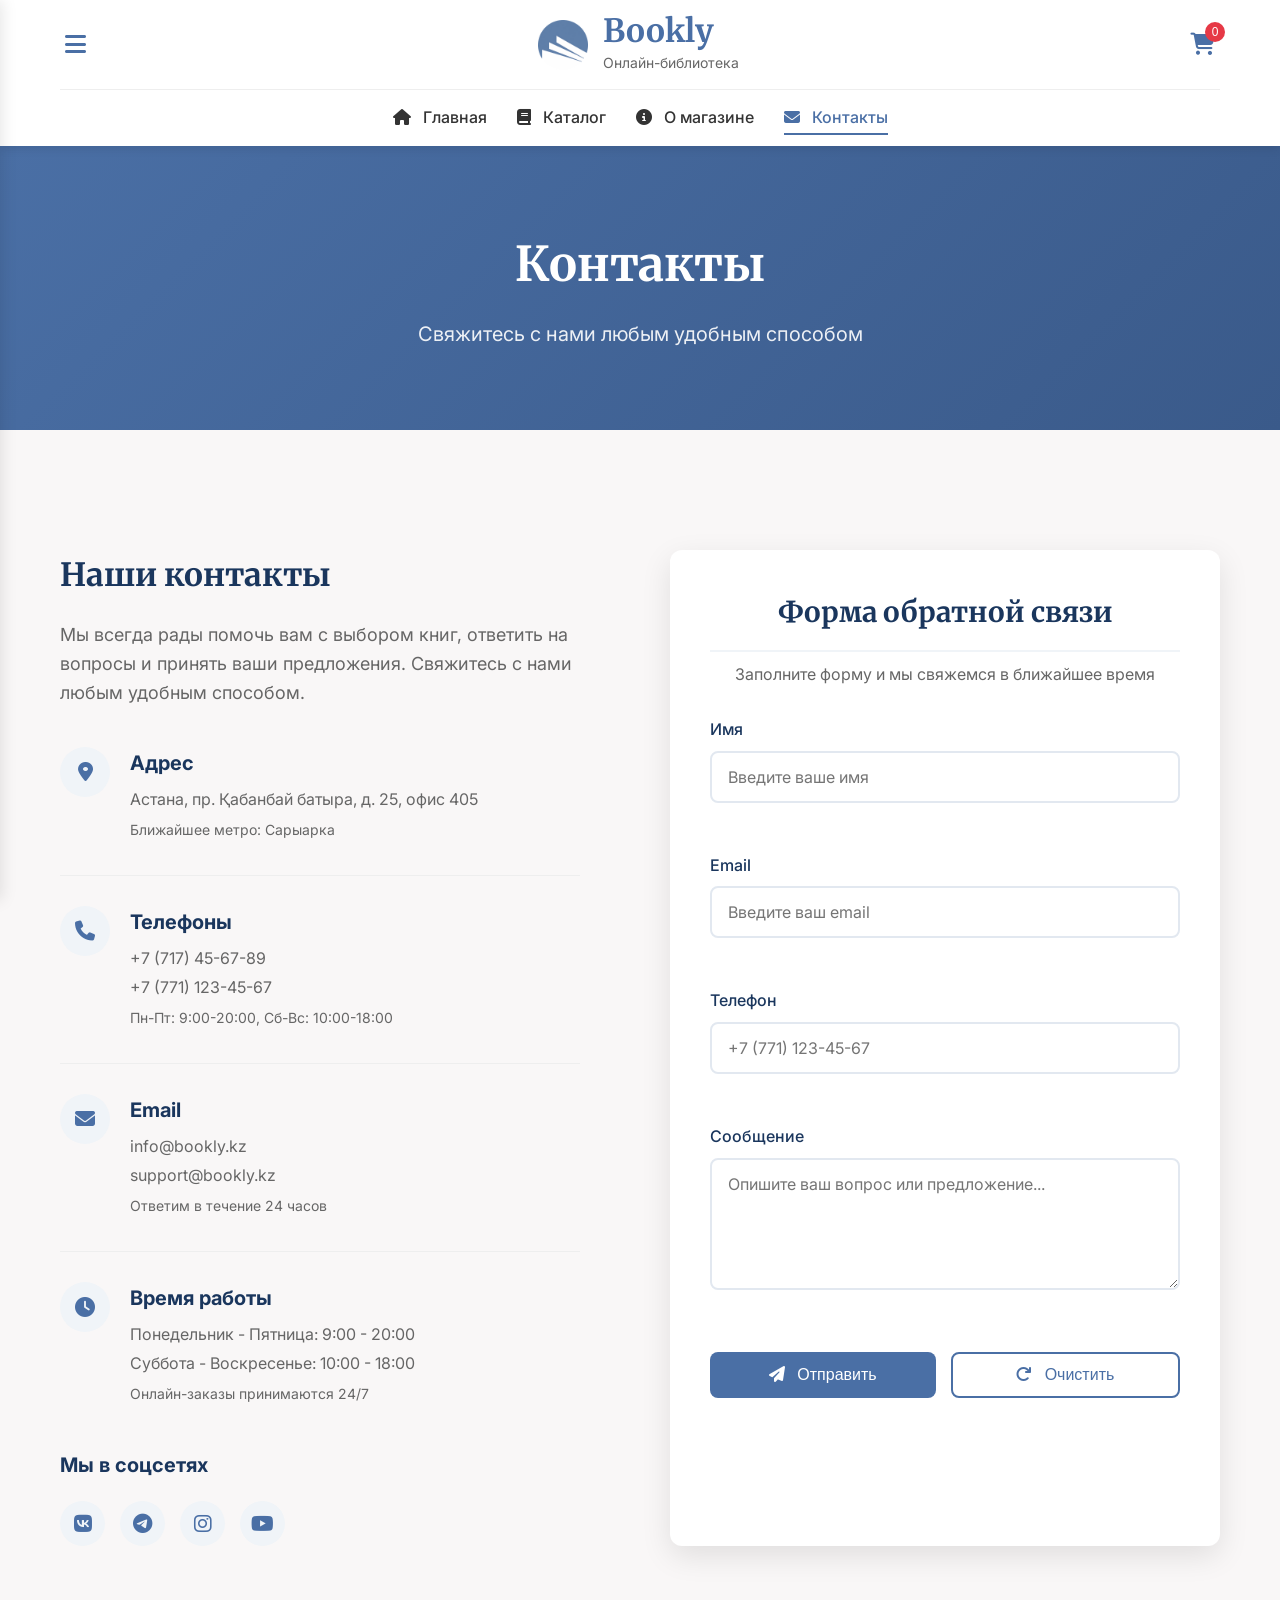
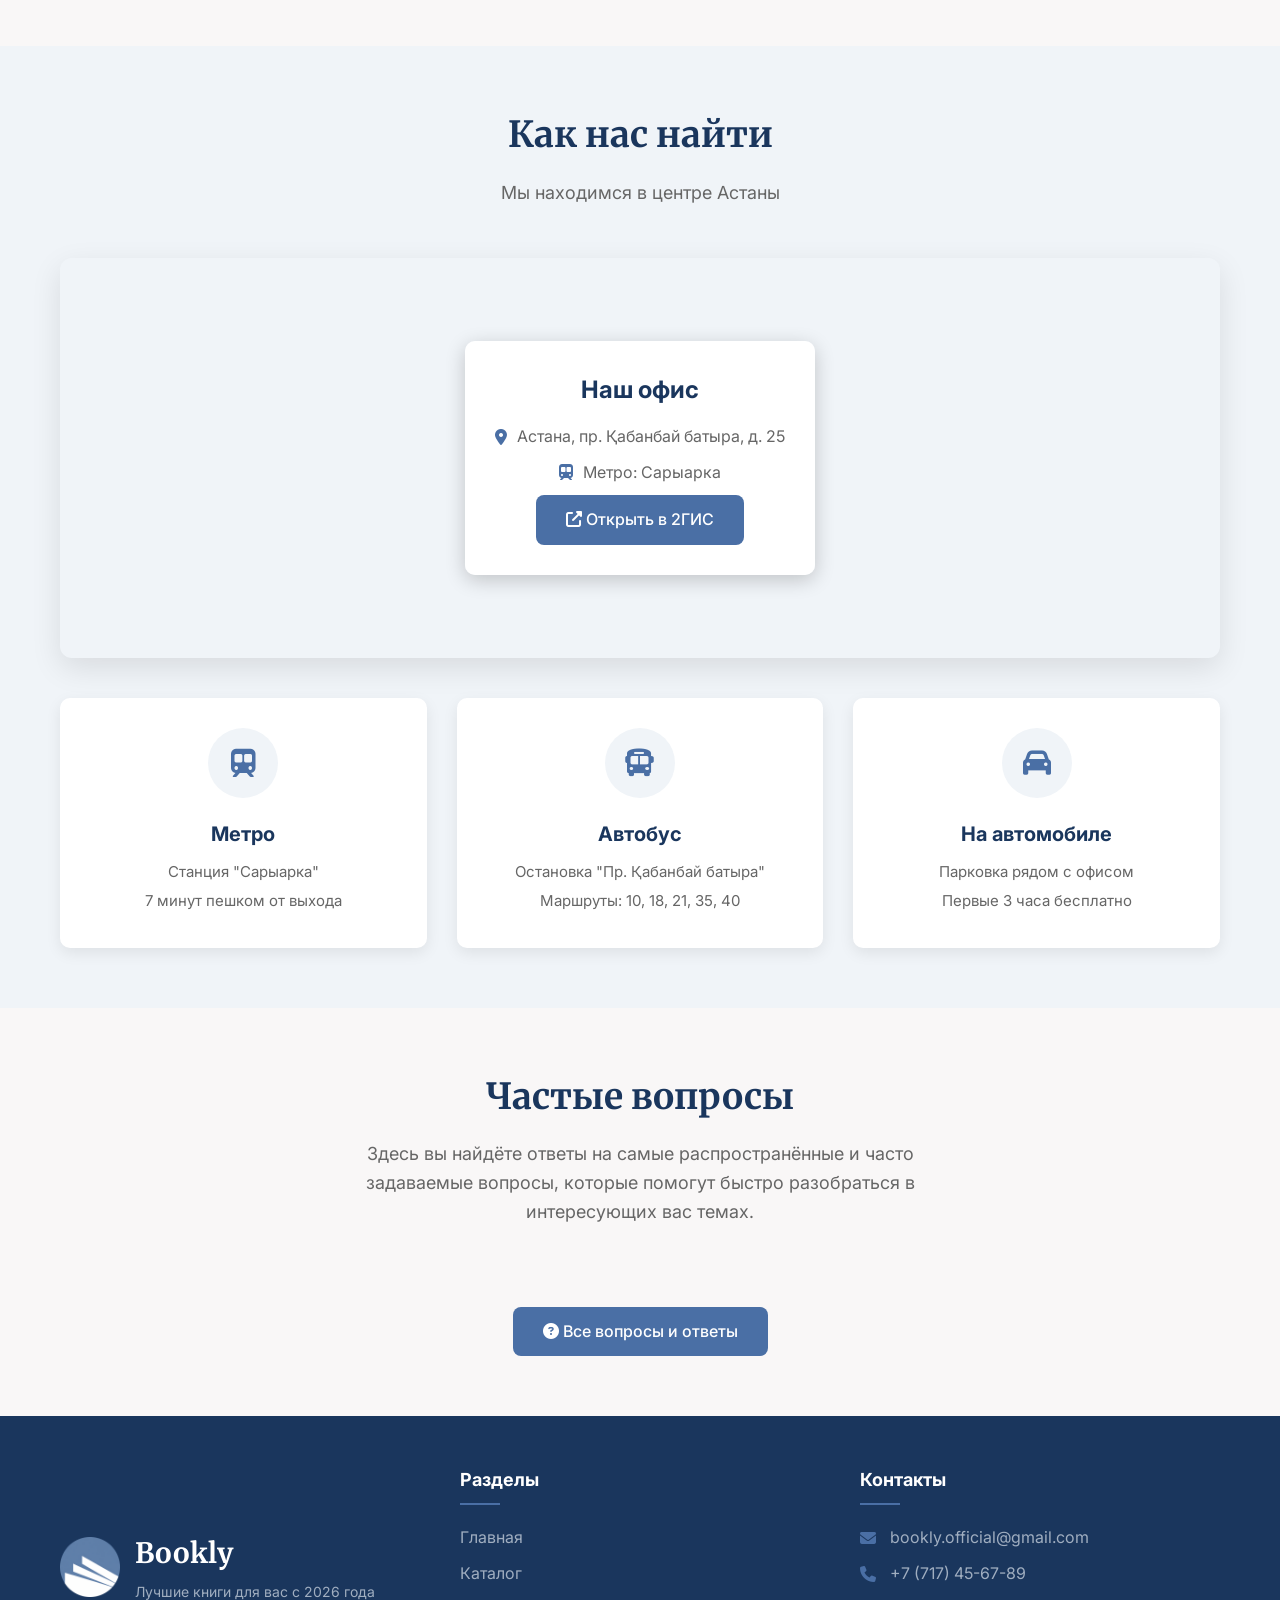
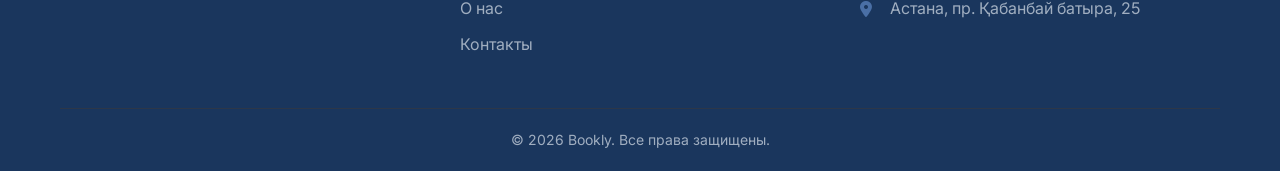
==== pages/contacts.html @ b6d8f78c "Add files via upload" ====
<!DOCTYPE html>
<html lang="ru">
<head>
    <meta charset="UTF-8">
    <meta name="viewport" content="width=device-width, initial-scale=1.0">
    <title>Bookly | Контакты</title>
    <link rel="icon" type="image/png" href="../images/Bookly.png">
    <link rel="stylesheet" href="../css/contacts.css">
    <link rel="stylesheet" href="https://cdnjs.cloudflare.com/ajax/libs/font-awesome/6.4.0/css/all.min.css">
    <link href="https://fonts.googleapis.com/css2?family=Inter:wght@300;400;500;600;700&family=Merriweather:wght@300;400;700&display=swap" rel="stylesheet">
</head>
<body>
    <div class="sidebar" id="sidebar">
        <button class="close-sidebar" id="closeSidebar">
            <i class="fas fa-times"></i>
        </button>
        <div class="sidebar-header">
            <h3>Разделы</h3>
        </div>
        <nav class="sidebar-nav">
            <a href="library.html"><i class="fas fa-tags"></i> Библиотеки</a>
            <a href="faq.html"><i class="fas fa-question-circle"></i> FAQ</a>
        </nav>
    </div>
    <div class="sidebar-overlay" id="sidebarOverlay"></div>

    <header class="header">
        <div class="container">
            <div class="header-top">
                <button class="menu-toggle" id="menuToggle">
                    <i class="fas fa-bars"></i>
                </button>
                <div class="logo">
                    <img src="../images/Bookly.png" alt="Bookly Logo" class="logo-img">
                    <div class="logo-text">
                        <h1>Bookly</h1>
                        <p>Онлайн-библиотека</p>
                    </div>
                </div>
                <div class="header-actions">
                    <button class="cart-btn" id="cartBtn">
                        <i class="fas fa-shopping-cart"></i>
                        <span class="cart-count" id="cartCount">0</span>
                    </button>
                </div>
            </div>
            
            <nav class="main-nav">
                <ul>
                    <li><a href="../index.html"><i class="fas fa-home"></i> Главная</a></li>
                    <li><a href="catalog.html"><i class="fas fa-book"></i> Каталог</a></li>
                    <li><a href="about.html"><i class="fas fa-info-circle"></i> О магазине</a></li>
                    <li><a href="contacts.html" class="active"><i class="fas fa-envelope"></i> Контакты</a></li>
                </ul>
            </nav>
        </div>
    </header>

    <main class="main-content">
        <section class="page-header">
            <div class="container">
                <h1 class="page-title">Контакты</h1>
                <p class="page-subtitle">Свяжитесь с нами любым удобным способом</p>
            </div>
        </section>

        <section class="section contact-section">
            <div class="container">
                <div class="contact-grid">
                    <div class="contact-info">
                        <h2 class="contact-title">Наши контакты</h2>
                        <p class="contact-description">
                            Мы всегда рады помочь вам с выбором книг, ответить на вопросы 
                            и принять ваши предложения. Свяжитесь с нами любым удобным способом.
                        </p>
                        
                        <div class="contact-details">
                            <div class="contact-item">
                                <div class="contact-icon">
                                    <i class="fas fa-map-marker-alt"></i>
                                </div>
                                <div class="contact-text">
                                    <h3>Адрес</h3>
                                    <p>Астана, пр. Қабанбай батыра, д. 25, офис 405</p>
                                    <p class="contact-hint">Ближайшее метро: Сарыарка</p>
                                </div>
                            </div>
                            
                            <div class="contact-item">
                                <div class="contact-icon">
                                    <i class="fas fa-phone"></i>
                                </div>
                                <div class="contact-text">
                                    <h3>Телефоны</h3>
                                    <p>+7 (717) 45-67-89</p>
                                    <p>+7 (771) 123-45-67</p>
                                    <p class="contact-hint">Пн-Пт: 9:00-20:00, Сб-Вс: 10:00-18:00</p>
                                </div>
                            </div>
                            
                            <div class="contact-item">
                                <div class="contact-icon">
                                    <i class="fas fa-envelope"></i>
                                </div>
                                <div class="contact-text">
                                    <h3>Email</h3>
                                    <p>info@bookly.kz</p>
                                    <p>support@bookly.kz</p>
                                    <p class="contact-hint">Ответим в течение 24 часов</p>
                                </div>
                            </div>
                            
                            <div class="contact-item">
                                <div class="contact-icon">
                                    <i class="fas fa-clock"></i>
                                </div>
                                <div class="contact-text">
                                    <h3>Время работы</h3>
                                    <p>Понедельник - Пятница: 9:00 - 20:00</p>
                                    <p>Суббота - Воскресенье: 10:00 - 18:00</p>
                                    <p class="contact-hint">Онлайн-заказы принимаются 24/7</p>
                                </div>
                            </div>
                        </div>
                        
                        <div class="social-links">
                            <h3>Мы в соцсетях</h3>
                            <div class="social-icons">
                                <a href="https://vk.com/bookly_kz" class="social-icon" title="VK" target="_blank">
                                    <i class="fab fa-vk"></i>
                                </a>
                                <a href="https://t.me/bookly_kz" class="social-icon" title="Telegram" target="_blank">
                                    <i class="fab fa-telegram"></i>
                                </a>
                                <a href="https://instagram.com/bookly_kz" class="social-icon" title="Instagram" target="_blank">
                                    <i class="fab fa-instagram"></i>
                                </a>
                                <a href="https://youtube.com/@bookly_kz" class="social-icon" title="YouTube" target="_blank">
                                    <i class="fab fa-youtube"></i>
                                </a>
                            </div>
                        </div>
                    </div>
                    
                    <div class="contact-form-wrapper">
                        <div class="form-header">
                            <h2 class="form-title">Форма обратной связи</h2>
                            <p class="form-subtitle">Заполните форму и мы свяжемся в ближайшее время</p>
                        </div>
                        
                        <form id="contactForm" class="contact-form">
                            <div class="form-group">
                                <label for="name">Имя</label>
                                <input type="text" id="name" name="name" required 
                                       placeholder="Введите ваше имя">
                                <div class="error-message" id="nameError"></div>
                            </div>
                            
                            <div class="form-group">
                                <label for="email">Email</label>
                                <input type="email" id="email" name="email" required 
                                       placeholder="Введите ваш email">
                                <div class="error-message" id="emailError"></div>
                            </div>
                            
                            <div class="form-group">
                                <label for="phone">Телефон</label>
                                <input type="tel" id="phone" name="phone" 
                                       placeholder="+7 (771) 123-45-67">
                                <div class="error-message" id="phoneError"></div>
                            </div>
                            
                            <div class="form-group">
                                <label for="message">Сообщение</label>
                                <textarea id="message" name="message" rows="5" required 
                                          placeholder="Опишите ваш вопрос или предложение..."></textarea>
                                <div class="error-message" id="messageError"></div>
                            </div>
                            
                            <div class="form-actions">
                                <button type="submit" class="btn btn-primary btn-submit">
                                    <i class="fas fa-paper-plane"></i> Отправить
                                </button>
                                <button type="reset" class="btn btn-secondary btn-reset">
                                    <i class="fas fa-redo"></i> Очистить
                                </button>
                            </div>
                        </form>
                        
                        <div class="success-message" id="successMessage" style="display: none;">
                            <div class="success-icon">
                                <i class="fas fa-check-circle"></i>
                            </div>
                            <h3>Сообщение отправлено!</h3>
                            <p>Спасибо за ваше обращение. Мы свяжемся с вами в ближайшее время.</p>
                            <button class="btn btn-secondary" id="sendAnother">
                                Отправить еще одно сообщение
                            </button>
                        </div>
                    </div>
                </div>
            </div>
        </section>

        <section class="section map-section">
            <div class="container">
                <div class="section-header">
                    <h2 class="section-title">Как нас найти</h2>
                    <p class="section-subtitle">Мы находимся в центре Астаны</p>
                </div>
                
                <div class="map-wrapper">
                    <div class="map-placeholder bg-map" id="mapPlaceholder">
                        <div class="map-overlay">
                            <div class="map-info">
                                <h3>Наш офис</h3>
                                <p><i class="fas fa-map-marker-alt"></i> Астана, пр. Қабанбай батыра, д. 25</p>
                                <p><i class="fas fa-subway"></i> Метро: Сарыарка</p>
                                <a href="https://go.2gis.com/14G79" class="btn btn-primary" id="openMap" target="_blank">
                                    <i class="fas fa-external-link-alt" style="color: white;"></i> Открыть в 2ГИС
                                </a>
                            </div>
                        </div>
                    </div>
                </div>
                
                <div class="transport-info">
                    <div class="transport-grid">
                        <div class="transport-card">
                            <div class="transport-icon">
                                <i class="fas fa-subway"></i>
                            </div>
                            <h3>Метро</h3>
                            <p>Станция "Сарыарка"</p>
                            <p>7 минут пешком от выхода</p>
                        </div>
                        
                        <div class="transport-card">
                            <div class="transport-icon">
                                <i class="fas fa-bus"></i>
                            </div>
                            <h3>Автобус</h3>
                            <p>Остановка "Пр. Қабанбай батыра"</p>
                            <p>Маршруты: 10, 18, 21, 35, 40</p>
                        </div>
                        
                        <div class="transport-card">
                            <div class="transport-icon">
                                <i class="fas fa-car"></i>
                            </div>
                            <h3>На автомобиле</h3>
                            <p>Парковка рядом с офисом</p>
                            <p>Первые 3 часа бесплатно</p>
                        </div>
                    </div>
                </div>
            </div>
        </section>

        <section class="section faq-preview">
            <div class="container">
                <div class="section-header">
                    <h2 class="section-title">Частые вопросы</h2>
                    <p class="section-subtitle">Здесь вы найдёте ответы на самые распространённые и часто задаваемые вопросы, которые помогут быстро разобраться в интересующих вас темах.</p>
                </div>
                <div class="faq-grid" id="faqGrid">
                </div>                
                <div class="text-center">
                    <a href="faq.html" class="btn btn-primary">
                        <i class="fas fa-question-circle"></i> Все вопросы и ответы
                    </a>
                </div>
            </div>
        </section>
    </main>

    <footer class="footer">
        <div class="container">
            <div class="footer-content">
                <div class="footer-logo">
                    <img src="../images/Bookly.png" alt="Bookly Logo" class="footer-logo-img">
                    <div class="footer-logo-text">
                        <h3>Bookly</h3>
                        <p>Лучшие книги для вас с 2026 года</p>
                    </div>
                </div>
                <div class="footer-links">
                    <h4>Разделы</h4>
                    <ul>
                        <li><a href="../index.html">Главная</a></li>
                        <li><a href="catalog.html">Каталог</a></li>
                        <li><a href="about.html">О нас</a></li>
                        <li><a href="contacts.html">Контакты</a></li>
                    </ul>
                </div>
                <div class="footer-contact">
                    <h4>Контакты</h4>
                    <p><i class="fas fa-envelope"></i> bookly.official@gmail.com</p>
                    <p><i class="fas fa-phone"></i> +7 (717) 45-67-89</p>
                    <p><i class="fas fa-map-marker-alt"></i> Астана, пр. Қабанбай батыра, 25</p>
                </div>
            </div>
            <div class="footer-bottom">
                <p>&copy; 2026 Bookly. Все права защищены.</p>
            </div>
        </div>
    </footer>

    <script src="../js/index.js"></script>
    <script src="../js/sidebar.js"></script>
    <script src="../js/contacts.js"></script>
</body>
</html>
---- css/contacts.css ----
* {
    margin: 0;
    padding: 0;
    box-sizing: border-box;
}

body {
    font-family: 'Inter', sans-serif;
    line-height: 1.6;
    color: #333;
    background-color: #f9f7f7;
}

.container {
    max-width: 1200px;
    margin: 0 auto;
    padding: 0 20px;
}

.btn {
    display: inline-block;
    padding: 12px 30px;
    border-radius: 8px;
    text-decoration: none;
    font-weight: 500;
    font-size: 16px;
    cursor: pointer;
    transition: all 0.3s ease;
    border: none;
    text-align: center;
}

.btn-primary {
    background-color: #4a6fa5;
    color: white;
}

.btn-primary:hover {
    background-color: #3a5a8a;
    transform: translateY(-2px);
    box-shadow: 0 5px 15px rgba(74, 111, 165, 0.3);
}

.btn-secondary {
    background-color: transparent;
    color: #4a6fa5;
    border: 2px solid #4a6fa5;
}

.btn-secondary:hover {
    background-color: #4a6fa5;
    color: white;
}

.text-center {
    text-align: center;
    margin-top: 30px;
}

.sidebar {
    position: fixed;
    top: 0;
    left: -300px;
    width: 300px;
    height: 100%;
    background-color: white;
    z-index: 1000;
    box-shadow: 2px 0 15px rgba(0, 0, 0, 0.1);
    transition: left 0.3s ease;
    padding: 20px;
}

.sidebar.open {
    left: 0;
}

.close-sidebar {
    position: absolute;
    top: 20px;
    right: 20px;
    background: none;
    border: none;
    font-size: 24px;
    color: #666;
    cursor: pointer;
}

.sidebar-header {
    margin-bottom: 30px;
    padding-bottom: 15px;
    border-bottom: 1px solid #eee;
}

.sidebar-header h3 {
    color: #4a6fa5;
    font-weight: 600;
}

.sidebar-nav {
    display: flex;
    flex-direction: column;
    gap: 15px;
}

.sidebar-nav a {
    display: flex;
    align-items: center;
    padding: 12px 15px;
    text-decoration: none;
    color: #333;
    border-radius: 8px;
    transition: all 0.3s ease;
}

.sidebar-nav a i {
    margin-right: 10px;
    color: #4a6fa5;
    width: 20px;
    text-align: center;
}

.sidebar-nav a:hover {
    background-color: #f0f4f8;
    color: #4a6fa5;
}

.sidebar-overlay {
    position: fixed;
    top: 0;
    left: 0;
    width: 100%;
    height: 100%;
    background-color: rgba(0, 0, 0, 0.5);
    z-index: 999;
    display: none;
}

.header {
    background-color: white;
    box-shadow: 0 2px 10px rgba(0, 0, 0, 0.1);
    position: sticky;
    top: 0;
    z-index: 100;
}

.header-top {
    display: flex;
    justify-content: space-between;
    align-items: center;
    padding: 15px 0;
}

.menu-toggle {
    background: none;
    border: none;
    font-size: 24px;
    color: #4a6fa5;
    cursor: pointer;
    padding: 5px;
}

.logo {
    display: flex;
    align-items: center;
    gap: 15px;
    text-decoration: none;
}

.logo-img {
    height: 50px;
    width: auto;
}

.logo-text h1 {
    font-family: 'Merriweather', serif;
    color: #4a6fa5;
    font-size: 32px;
    margin-bottom: 5px;
    line-height: 1;
}

.logo-text p {
    color: #666;
    font-size: 14px;
}

.header-actions {
    display: flex;
    align-items: center;
}

.cart-btn {
    position: relative;
    background: none;
    border: none;
    font-size: 22px;
    color: #4a6fa5;
    cursor: pointer;
    padding: 5px;
}

.cart-count {
    position: absolute;
    top: -5px;
    right: -5px;
    background-color: #e63946;
    color: white;
    border-radius: 50%;
    width: 20px;
    height: 20px;
    font-size: 12px;
    display: flex;
    justify-content: center;
    align-items: center;
}

.main-nav {
    border-top: 1px solid #eee;
    padding: 15px 0;
}

.main-nav ul {
    display: flex;
    justify-content: center;
    list-style: none;
    gap: 30px;
}

.main-nav a {
    text-decoration: none;
    color: #333;
    font-weight: 500;
    padding: 8px 0;
    position: relative;
    transition: color 0.3s ease;
}

.main-nav a i {
    margin-right: 8px;
}

.main-nav a.active {
    color: #4a6fa5;
}

.main-nav a.active::after {
    content: '';
    position: absolute;
    bottom: 0;
    left: 0;
    width: 100%;
    height: 2px;
    background-color: #4a6fa5;
}

.main-nav a:hover {
    color: #4a6fa5;
}

.page-header {
    background: linear-gradient(135deg, #4a6fa5 0%, #3a5a8a 100%);
    color: white;
    padding: 80px 0;
    text-align: center;
    margin-bottom: 60px;
}

.page-title {
    font-family: 'Merriweather', serif;
    font-size: 48px;
    margin-bottom: 15px;
}

.page-subtitle {
    font-size: 20px;
    opacity: 0.9;
}

.section {
    padding: 60px 0;
}

.section-header {
    text-align: center;
    margin-bottom: 50px;
}

.section-title {
    font-family: 'Merriweather', serif;
    font-size: 36px;
    color: #1a365d;
    margin-bottom: 15px;
}

.section-subtitle {
    font-size: 18px;
    color: #666;
    max-width: 600px;
    margin: 0 auto;
}

.contact-grid {
    display: grid;
    grid-template-columns: 1fr 1fr;
    gap: 60px;
    margin-bottom: 40px;
}

.contact-info {
    padding-right: 30px;
}

.contact-title {
    font-family: 'Merriweather', serif;
    font-size: 32px;
    color: #1a365d;
    margin-bottom: 20px;
}

.contact-description {
    font-size: 18px;
    color: #666;
    line-height: 1.6;
    margin-bottom: 40px;
}

.contact-details {
    margin-bottom: 40px;
}

.contact-item {
    display: flex;
    align-items: flex-start;
    gap: 20px;
    margin-bottom: 30px;
    padding-bottom: 30px;
    border-bottom: 1px solid #eee;
}

.contact-item:last-child {
    border-bottom: none;
    margin-bottom: 0;
    padding-bottom: 0;
}

.contact-icon {
    width: 50px;
    height: 50px;
    background-color: #f0f4f8;
    color: #4a6fa5;
    border-radius: 50%;
    display: flex;
    justify-content: center;
    align-items: center;
    font-size: 20px;
    flex-shrink: 0;
}

.contact-text h3 {
    font-size: 20px;
    color: #1a365d;
    margin-bottom: 8px;
}

.contact-text p {
    color: #666;
    margin-bottom: 5px;
    line-height: 1.5;
}

.contact-hint {
    font-size: 14px;
    color: #888;
    margin-top: 8px;
}

.social-links h3 {
    font-size: 20px;
    color: #1a365d;
    margin-bottom: 20px;
}

.social-icons {
    display: flex;
    gap: 15px;
}

.social-icon {
    width: 45px;
    height: 45px;
    background-color: #f0f4f8;
    color: #4a6fa5;
    border-radius: 50%;
    display: flex;
    justify-content: center;
    align-items: center;
    font-size: 20px;
    text-decoration: none;
    transition: all 0.3s ease;
}

.social-icon:hover {
    background-color: #4a6fa5;
    color: white;
    transform: translateY(-3px);
}

.contact-form-wrapper {
    background-color: white;
    padding: 40px;
    border-radius: 12px;
    box-shadow: 0 10px 30px rgba(0, 0, 0, 0.1);
}

.form-header {
    margin-bottom: 30px;
    text-align: center; 
}

.form-title {
    font-family: 'Merriweather', serif;
    font-size: 28px; 
    color: #1a365d;
    margin-bottom: 10px;
    padding-bottom: 15px;
    border-bottom: 2px solid #f0f4f8;
}

.form-subtitle {
    color: #666;
    font-size: 16px;
}

.contact-form {
    margin-bottom: 20px;
}

.form-group {
    margin-bottom: 25px;
}

.form-group label {
    display: block;
    margin-bottom: 8px;
    font-weight: 500;
    color: #1a365d;
}

.form-group input,
.form-group textarea,
.form-group select {
    width: 100%;
    padding: 14px 16px;
    border: 2px solid #e2e8f0;
    border-radius: 8px;
    font-size: 16px;
    font-family: 'Inter', sans-serif;
    transition: border-color 0.3s ease;
    background-color: white;
}

.form-group input:focus,
.form-group textarea:focus,
.form-group select:focus {
    outline: none;
    border-color: #4a6fa5;
}

.form-group textarea {
    resize: vertical;
    min-height: 120px;
}

.error-message {
    color: #e63946;
    font-size: 14px;
    margin-top: 5px;
    min-height: 20px;
}

.form-actions {
    display: flex;
    gap: 15px;
    margin-top: 30px;
}

.btn-submit,
.btn-reset {
    flex: 1;
}

.btn-submit i,
.btn-reset i {
    margin-right: 8px;
}

.form-hint {
    margin-top: 20px;
    font-size: 14px;
    color: #888;
    text-align: center;
}

.success-message {
    text-align: center;
    padding: 40px 20px;
    display: none;
}

.success-icon {
    width: 80px;
    height: 80px;
    background-color: #2a9d8f;
    color: white;
    border-radius: 50%;
    display: flex;
    justify-content: center;
    align-items: center;
    margin: 0 auto 20px;
    font-size: 36px;
}

.success-message h3 {
    font-size: 24px;
    color: #1a365d;
    margin-bottom: 15px;
}

.success-message p {
    color: #666;
    margin-bottom: 25px;
    font-size: 16px;
}

.map-section {
    background-color: #f0f4f8;
}

.map-wrapper {
    margin-bottom: 40px;
    border-radius: 12px;
    overflow: hidden;
    box-shadow: 0 10px 30px rgba(0, 0, 0, 0.1);
}

.map-placeholder {
    height: 400px;
    background: linear-gradient(135deg, #d9e4f2 0%, #b5c8e0 100%);
    position: relative;
    display: flex;
    justify-content: center;
    align-items: center;
}

.map-overlay {
    background-color: rgba(255, 255, 255, 0.95);
    padding: 30px;
    border-radius: 10px;
    text-align: center;
    max-width: 400px;
    box-shadow: 0 5px 20px rgba(0, 0, 0, 0.1);
}

.map-info h3 {
    font-size: 24px;
    color: #1a365d;
    margin-bottom: 15px;
}

.map-info p {
    color: #666;
    margin-bottom: 10px;
    display: flex;
    align-items: center;
    justify-content: center;
    gap: 10px;
}

.map-info i {
    color: #4a6fa5;
}

.bg-map {
    background-image: url('https://images.unsplash.com/photo-1589998059171-988d887df646?ixlib=rb-4.0.3&auto=format&fit=crop&w=1200&q=80');
    background-size: cover;
    background-position: center;
    background-repeat: no-repeat;
}

.map-overlay {
    background-color: rgba(255, 255, 255, 0.95);
    padding: 30px;
    border-radius: 10px;
    text-align: center;
    max-width: 400px;
    box-shadow: 0 5px 20px rgba(0, 0, 0, 0.2);
    backdrop-filter: blur(5px);
}

.transport-grid {
    display: grid;
    grid-template-columns: repeat(auto-fit, minmax(250px, 1fr));
    gap: 30px;
}

.transport-card {
    background-color: white;
    padding: 30px;
    border-radius: 10px;
    text-align: center;
    box-shadow: 0 5px 15px rgba(0, 0, 0, 0.08);
    transition: transform 0.3s ease;
}

.transport-card:hover {
    transform: translateY(-5px);
}

.transport-icon {
    width: 70px;
    height: 70px;
    background-color: #f0f4f8;
    color: #4a6fa5;
    border-radius: 50%;
    display: flex;
    justify-content: center;
    align-items: center;
    margin: 0 auto 20px;
    font-size: 28px;
}

.transport-card h3 {
    font-size: 20px;
    color: #1a365d;
    margin-bottom: 10px;
}

.transport-card p {
    color: #666;
    margin-bottom: 5px;
    font-size: 15px;
}

.faq-grid {
    display: grid;
    grid-template-columns: repeat(auto-fit, minmax(350px, 1fr));
    gap: 20px;
    margin-bottom: 20px;
}

.faq-item {
    background-color: white;
    border-radius: 10px;
    overflow: hidden;
    box-shadow: 0 5px 15px rgba(0, 0, 0, 0.08);
}

.faq-question {
    padding: 20px;
    background-color: #f0f4f8;
    cursor: pointer;
    display: flex;
    justify-content: space-between;
    align-items: center;
    transition: background-color 0.3s ease;
}

.faq-question:hover {
    background-color: #e2e8f0;
}

.faq-question h3 {
    font-size: 18px;
    color: #1a365d;
    margin: 0;
}

.faq-icon {
    color: #4a6fa5;
    font-size: 18px;
    transition: transform 0.3s ease;
}

.faq-item.active .faq-icon {
    transform: rotate(45deg);
}

.faq-answer {
    padding: 0 20px;
    max-height: 0;
    overflow: hidden;
    transition: all 0.3s ease;
}

.faq-item.active .faq-answer {
    padding: 20px;
    max-height: 500px;
}

.faq-answer p {
    color: #666;
    line-height: 1.6;
    margin: 0;
}

.footer {
    background-color: #1a365d;
    color: white;
    padding: 50px 0 20px;
}

.footer-content {
    display: grid;
    grid-template-columns: repeat(auto-fit, minmax(250px, 1fr));
    gap: 40px;
    margin-bottom: 40px;
}

.footer-logo {
    display: flex;
    align-items: center;
    gap: 15px;
}

.footer-logo-img {
    height: 60px;
    width: auto;
}

.footer-logo-text h3 {
    font-family: 'Merriweather', serif;
    font-size: 28px;
    margin-bottom: 5px;
    color: white;
}

.footer-logo-text p {
    color: #a0aec0;
    font-size: 14px;
}

.footer-links h4, .footer-contact h4 {
    font-size: 18px;
    margin-bottom: 20px;
    position: relative;
    padding-bottom: 10px;
}

.footer-links h4::after, .footer-contact h4::after {
    content: '';
    position: absolute;
    bottom: 0;
    left: 0;
    width: 40px;
    height: 2px;
    background-color: #4a6fa5;
}

.footer-links ul {
    list-style: none;
}

.footer-links li {
    margin-bottom: 10px;
}

.footer-links a {
    color: #a0aec0;
    text-decoration: none;
    transition: color 0.3s ease;
}

.footer-links a:hover {
    color: white;
}

.footer-contact p {
    display: flex;
    align-items: center;
    margin-bottom: 10px;
    color: #a0aec0;
}

.footer-contact i {
    margin-right: 10px;
    color: #4a6fa5;
    width: 20px;
}

.footer-bottom {
    text-align: center;
    padding-top: 20px;
    border-top: 1px solid #2d3748;
    color: #a0aec0;
    font-size: 14px;
}

@media (max-width: 768px) {
    .header-top {
        padding: 8px 0;
    }
    
    .menu-toggle {
        font-size: 20px;
        padding: 4px;
        margin-right: 8px;
    }
    
    .logo {
        gap: 8px;
    }
    
    .logo-img {
        height: 36px;
        width: 36px;
    }
    
    .logo-text h1 {
        font-size: 20px;
        margin-bottom: 2px;
    }
    
    .logo-text p {
        font-size: 11px;
        display: none;
    }
    
    .cart-btn {
        font-size: 18px;
        padding: 3px;
        margin-left: 8px;
    }
    
    .cart-count {
        width: 16px;
        height: 16px;
        font-size: 10px;
        top: -4px;
        right: -4px;
    }
    
    .main-nav {
        padding: 8px 0;
    }
    
    .main-nav ul {
        gap: 8px;
        padding: 0 5px;
    }
    
    .main-nav li {
        flex: 1;
        text-align: center;
    }
    
    .main-nav a {
        font-size: 12px;
        padding: 6px 4px;
        display: block;
        white-space: nowrap;
        overflow: hidden;
        text-overflow: ellipsis;
    }
    
    .main-nav a i {
        margin-right: 4px;
        font-size: 11px;
        display: block;
        margin: 0 auto 2px;
    }
    
    .main-nav a span {
        display: none;
    }
    
    .main-nav a.active::after {
        bottom: -2px;
        height: 1px;
    }
    
    .page-header {
        padding: 30px 0;
        margin-bottom: 30px;
    }
    
    .page-title {
        font-size: 28px;
        margin-bottom: 10px;
        padding: 0 10px;
    }
    
    .page-subtitle {
        font-size: 16px;
        padding: 0 15px;
    }
    
    .section {
        padding: 30px 0;
    }
    
    .section-header {
        margin-bottom: 30px;
        padding: 0 10px;
    }
    
    .section-title {
        font-size: 22px;
        margin-bottom: 10px;
    }
    
    .section-subtitle {
        font-size: 14px;
        padding: 0 10px;
    }
    
    .contact-grid {
        grid-template-columns: 1fr;
        gap: 30px;
        padding: 0 10px;
    }
    
    .contact-info {
        padding-right: 0;
    }
    
    .contact-title {
        font-size: 24px;
        margin-bottom: 15px;
    }
    
    .contact-description {
        font-size: 14px;
        margin-bottom: 30px;
    }
    
    .contact-item {
        gap: 15px;
        margin-bottom: 20px;
        padding-bottom: 20px;
    }
    
    .contact-icon {
        width: 40px;
        height: 40px;
        font-size: 16px;
    }
    
    .contact-text h3 {
        font-size: 16px;
        margin-bottom: 6px;
    }
    
    .contact-text p {
        font-size: 13px;
    }
    
    .contact-hint {
        font-size: 12px;
    }
    
    .social-links h3 {
        font-size: 16px;
        margin-bottom: 15px;
    }
    
    .social-icon {
        width: 40px;
        height: 40px;
        font-size: 18px;
    }
    
    .contact-form-wrapper {
        padding: 25px;
        border-radius: 8px;
    }
    
    .form-title {
        font-size: 22px;
        margin-bottom: 8px;
    }
    
    .form-subtitle {
        font-size: 14px;
    }
    
    .form-group {
        margin-bottom: 20px;
    }
    
    .form-group label {
        font-size: 14px;
        margin-bottom: 6px;
    }
    
    .form-group input,
    .form-group textarea,
    .form-group select {
        padding: 12px;
        font-size: 14px;
    }
    
    .form-group textarea {
        min-height: 100px;
    }
    
    .error-message {
        font-size: 12px;
    }
    
    .form-actions {
        flex-direction: row; 
        gap: 10px;
    }
    
    .btn-submit,
    .btn-reset {
        flex: 1;
    }
    
    .btn {
        padding: 10px 20px;
        font-size: 14px;
    }
    
    .success-message {
        padding: 30px 15px;
    }
    
    .success-icon {
        width: 60px;
        height: 60px;
        font-size: 28px;
    }
    
    .success-message h3 {
        font-size: 20px;
        margin-bottom: 10px;
    }
    
    .success-message p {
        font-size: 14px;
        margin-bottom: 20px;
    }
    
    .map-placeholder {
        height: 300px;
    }
    
    .map-overlay {
        padding: 20px;
        max-width: 300px;
    }
    
    .map-info h3 {
        font-size: 20px;
        margin-bottom: 10px;
    }
    
    .map-info p {
        font-size: 14px;
        flex-direction: column;
        gap: 5px;
    }
    
    .transport-grid {
        grid-template-columns: 1fr;
        gap: 15px;
        padding: 0 10px;
    }
    
    .transport-card {
        padding: 20px 15px;
        border-radius: 8px;
    }
    
    .transport-icon {
        width: 50px;
        height: 50px;
        font-size: 22px;
        margin-bottom: 15px;
    }
    
    .transport-card h3 {
        font-size: 18px;
        margin-bottom: 8px;
    }
    
    .transport-card p {
        font-size: 14px;
    }
    
    .faq-grid {
        grid-template-columns: 1fr;
        gap: 15px;
        padding: 0 10px;
    }
    
    .faq-question {
        padding: 15px;
    }
    
    .faq-question h3 {
        font-size: 16px;
    }
    
    .faq-answer {
        padding: 0 15px;
    }
    
    .faq-item.active .faq-answer {
        padding: 15px;
    }
    
    .faq-answer p {
        font-size: 14px;
    }
    
    .text-center {
        margin-top: 20px;
    }
    
    .footer {
        padding: 25px 0 10px;
    }
    
    .footer-content {
        gap: 20px;
        padding: 0 15px;
    }
    
    .footer-logo {
        flex-direction: row;
        justify-content: center;
        gap: 10px;
    }
    
    .footer-logo-img {
        height: 40px;
    }
    
    .footer-logo-text h3 {
        font-size: 18px;
    }
    
    .footer-logo-text p {
        font-size: 11px;
    }
    
    .footer-links h4, 
    .footer-contact h4 {
        font-size: 16px;
        margin-bottom: 10px;
        padding-bottom: 5px;
    }
    
    .footer-links ul {
        padding: 0;
    }
    
    .footer-links li {
        margin-bottom: 6px;
    }
    
    .footer-links a {
        font-size: 13px;
    }
    
    .footer-contact p {
        font-size: 12px;
        margin-bottom: 8px;
        justify-content: flex-start;
    }
    
    .footer-contact i {
        font-size: 12px;
        width: 16px;
    }
    
    .footer-bottom {
        padding-top: 15px;
        font-size: 12px;
    }
    
    .sidebar {
        width: 85vw;
        max-width: 300px;
        left: -85vw;
    }
    
    .close-sidebar {
        top: 15px;
        right: 15px;
        font-size: 20px;
    }
    
    .sidebar-nav a {
        padding: 10px 12px;
        font-size: 14px;
    }
}

@media (max-width: 480px) {
    .header-top {
        padding: 6px 0;
    }
    
    .logo-img {
        height: 32px;
        width: 32px;
    }
    
    .logo-text h1 {
        font-size: 18px;
    }
    
    .main-nav {
        padding: 6px 0;
    }
    
    .main-nav a {
        font-size: 11px;
        padding: 4px 2px;
    }
    
    .main-nav a i {
        font-size: 10px;
        margin-bottom: 1px;
    }
    
    .page-title {
        font-size: 24px;
    }
    
    .page-subtitle {
        font-size: 14px;
    }
    
    .section-title {
        font-size: 20px;
    }
    
    .section-subtitle {
        font-size: 13px;
    }
    
    .contact-title {
        font-size: 22px;
    }
    
    .contact-description {
        font-size: 13px;
    }
    
    .contact-item {
        flex-direction: column;
        align-items: center;
        text-align: center;
        gap: 10px;
    }
    
    .contact-text h3 {
        font-size: 15px;
    }
    
    .contact-text p {
        font-size: 12px;
    }
    
    .social-icons {
        justify-content: center;
    }
    
    .contact-form-wrapper {
        padding: 20px 15px;
    }
    
    .form-title {
        font-size: 20px;
    }
    
    .form-subtitle {
        font-size: 13px;
    }
    
    .form-group input,
    .form-group textarea,
    .form-group select {
        padding: 10px;
        font-size: 13px;
    }
    
    .map-placeholder {
        height: 250px;
    }
    
    .map-overlay {
        padding: 15px;
        max-width: 250px;
    }
    
    .map-info h3 {
        font-size: 18px;
    }
    
    .map-info p {
        font-size: 12px;
    }
    
    .transport-card {
        padding: 15px 10px;
    }
    
    .transport-icon {
        width: 45px;
        height: 45px;
        font-size: 20px;
        margin-bottom: 10px;
    }
    
    .transport-card h3 {
        font-size: 16px;
    }
    
    .transport-card p {
        font-size: 13px;
    }
    
    .faq-question h3 {
        font-size: 15px;
    }
    
    .faq-answer p {
        font-size: 13px;
    }
    
    .btn {
        padding: 8px 16px;
        font-size: 13px;
    }
    
    .footer-logo-img {
        height: 35px;
    }
    
    .footer-logo-text h3 {
        font-size: 16px;
    }
    
    .footer-logo-text p {
        font-size: 10px;
    }
    
    .footer-links h4,
    .footer-contact h4 {
        font-size: 14px;
    }
    
    .footer-links a,
    .footer-contact p {
        font-size: 11px;
    }
}

@media (max-width: 360px) {
    .main-nav a i {
        display: none;
    }
    
    .main-nav a span {
        display: inline;
        font-size: 10px;
    }
    
    .logo-text h1 {
        font-size: 16px;
    }
    
    .page-title {
        font-size: 22px;
    }
    
    .contact-title {
        font-size: 20px;
    }
    
    .map-overlay {
        padding: 10px;
        max-width: 200px;
    }
    
    .map-info h3 {
        font-size: 16px;
    }
    
    .map-info p {
        font-size: 11px;
    }
    
    .btn {
        font-size: 12px;
        padding: 7px 14px;
    }
    
    .footer-logo {
        flex-direction: column;
        text-align: center;
    }
    
    .footer-logo-img {
        height: 30px;
    }
    
    .footer-logo-text h3 {
        font-size: 14px;
    }
}
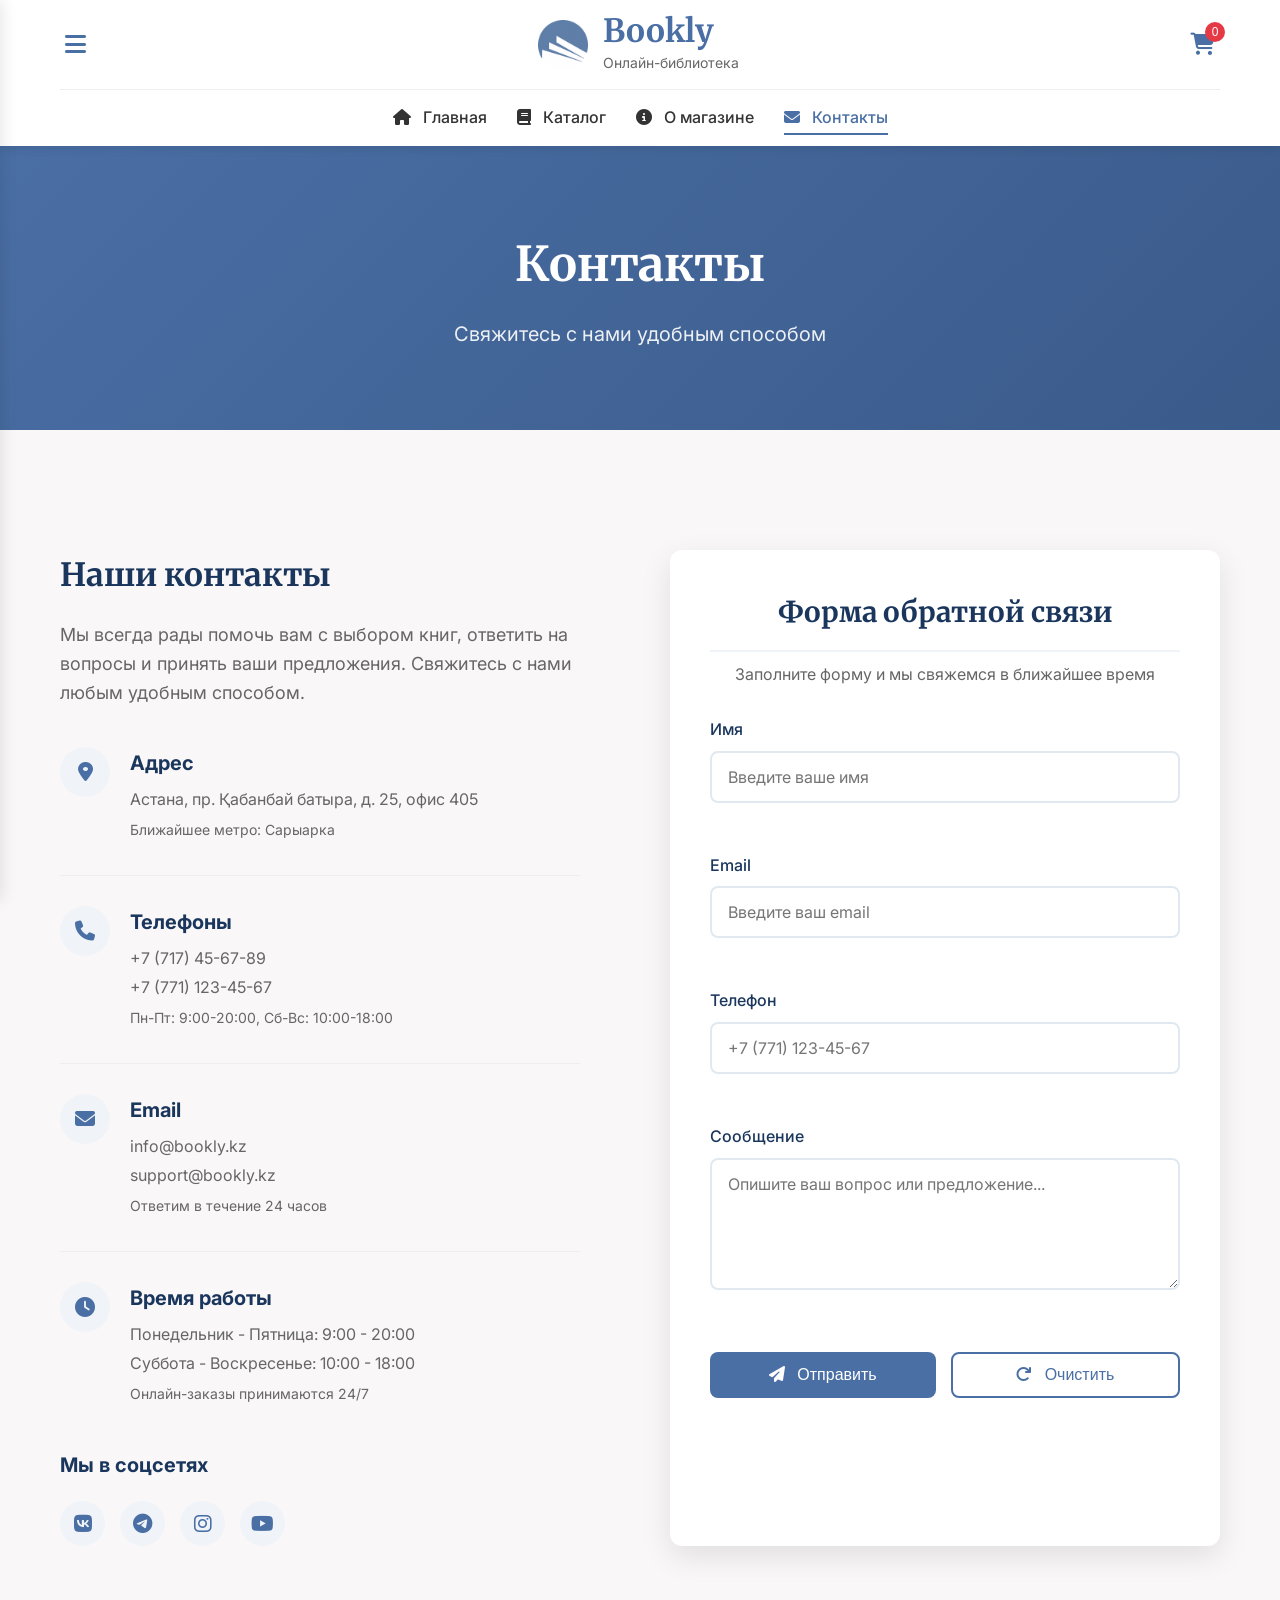
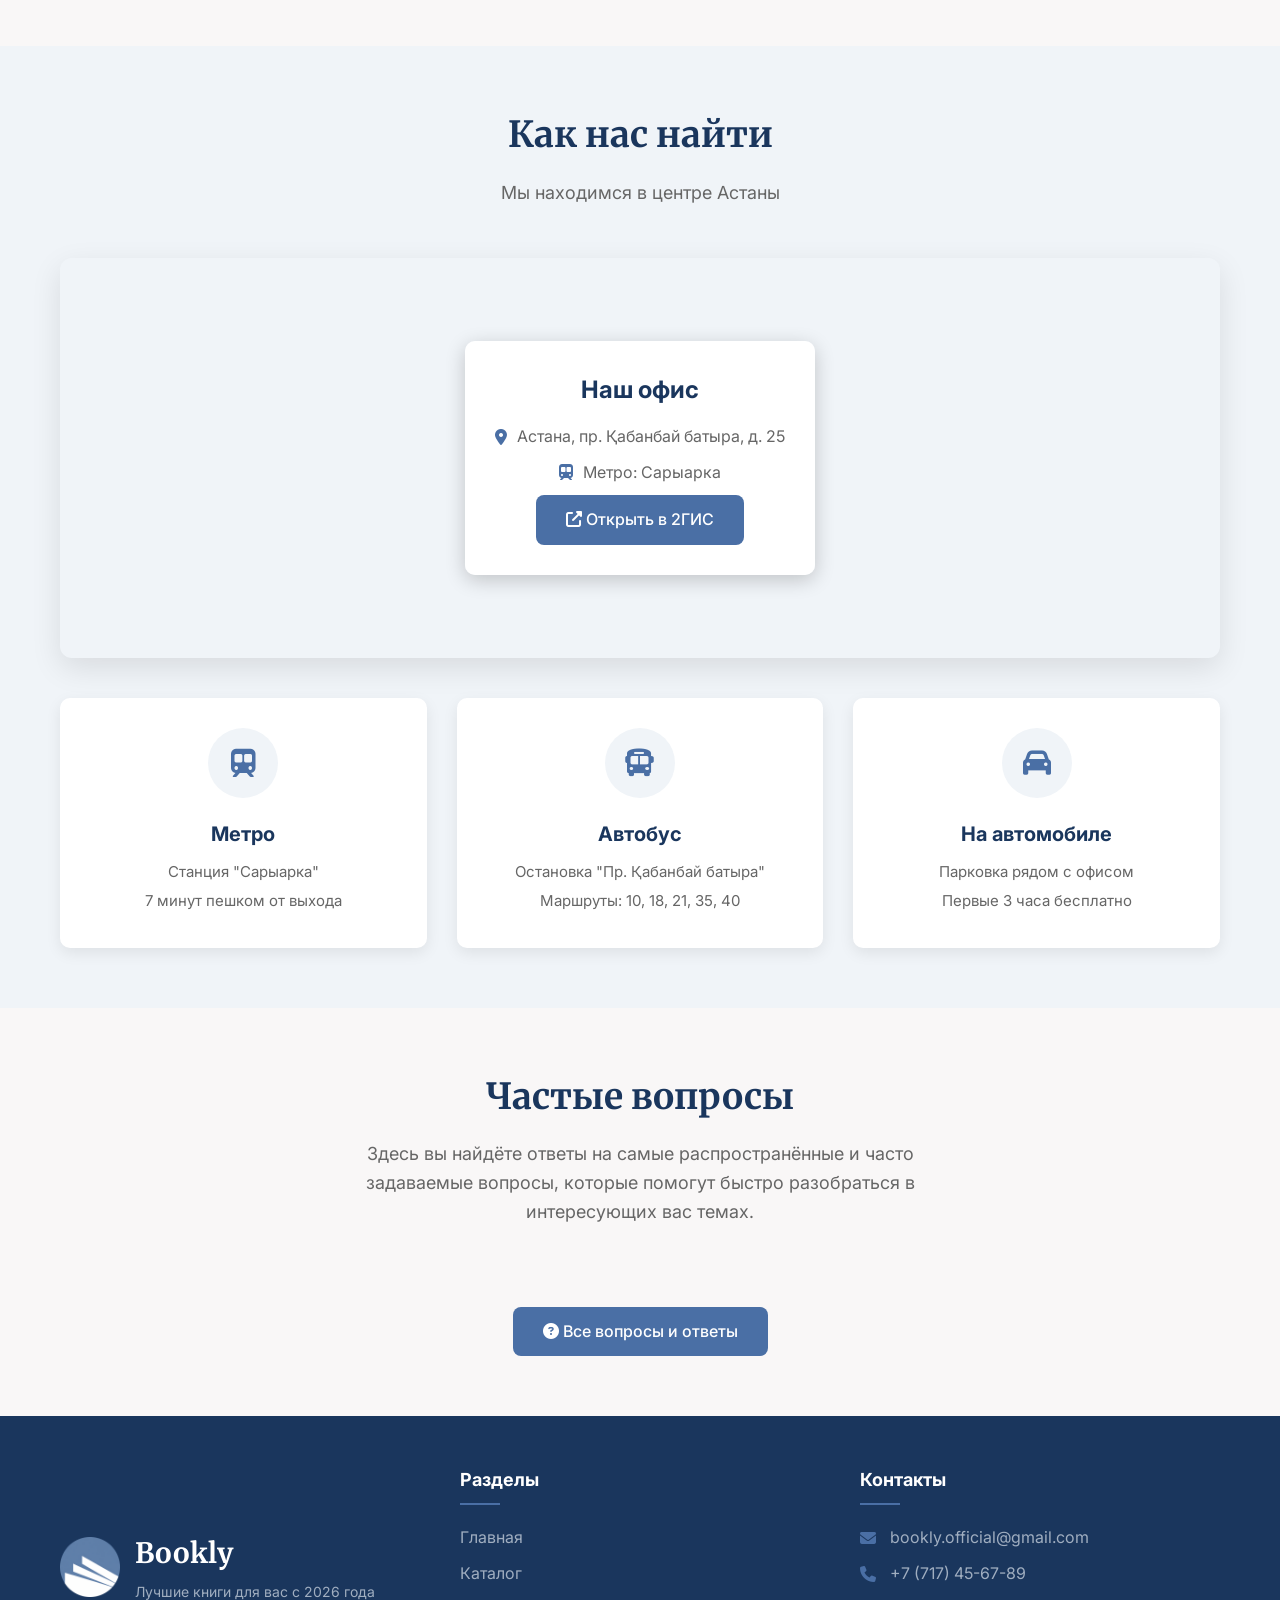
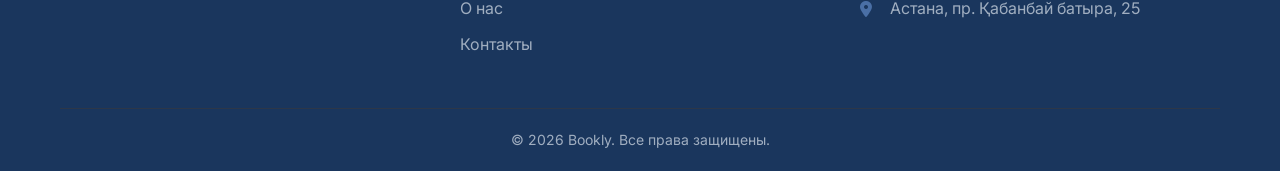
==== commit 5106ea9f: "contacts.html" ====
--- a/pages/contacts.html
+++ b/pages/contacts.html
@@ -60,7 +60,7 @@
         <section class="page-header">
             <div class="container">
                 <h1 class="page-title">Контакты</h1>
-                <p class="page-subtitle">Свяжитесь с нами любым удобным способом</p>
+                <p class="page-subtitle">Свяжитесь с нами удобным способом</p>
             </div>
         </section>
 
@@ -310,4 +310,5 @@
     <script src="../js/sidebar.js"></script>
     <script src="../js/contacts.js"></script>
 </body>
-</html>+
+</html>
